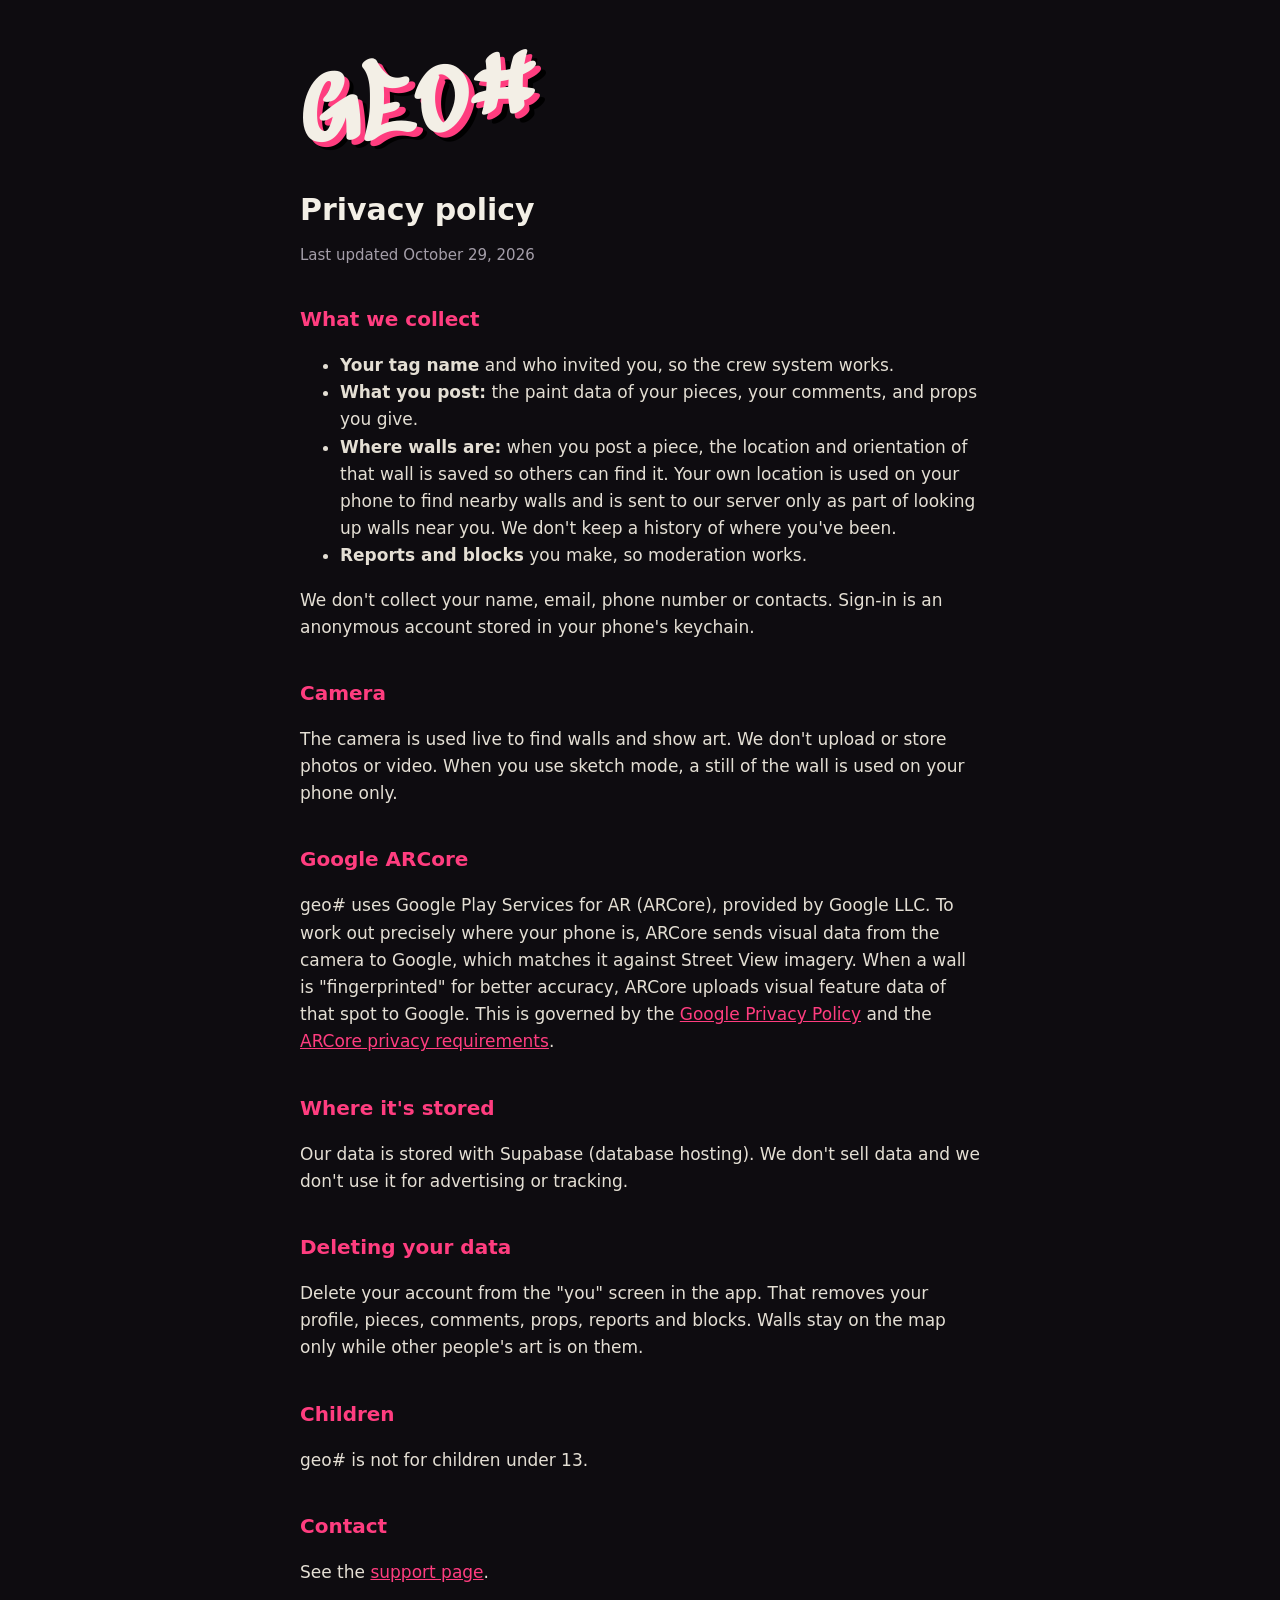
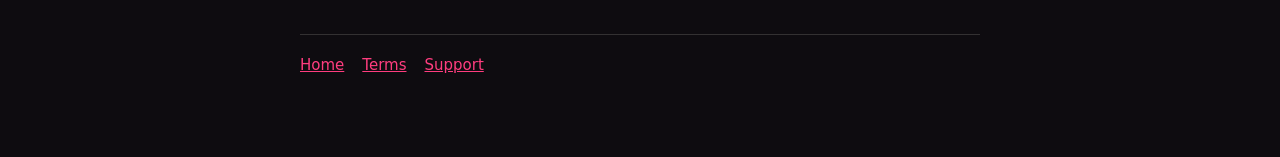
==== docs/privacy.html @ b2e5f439 "Store pages, setup guide, simulator smoke screenshots [smoke] Co-Authored-By: Claude Opus 5.5 <norep" ====
<!doctype html><html lang="en"><head><meta charset="utf-8"><meta name="viewport" content="width=device-width,initial-scale=1,viewport-fit=cover">
<title>geo# privacy</title><link rel="icon" href="icon.png"><link rel="stylesheet" href="style.css"></head><body><main>
<a class="logo" href="./">geo#</a>
<h1>Privacy policy</h1>
<p class="mute">Last updated October 29, 2026</p>
<h2>What we collect</h2>
<ul>
<li><strong>Your tag name</strong> and who invited you, so the crew system works.</li>
<li><strong>What you post:</strong> the paint data of your pieces, your comments, and props you give.</li>
<li><strong>Where walls are:</strong> when you post a piece, the location and orientation of that wall is saved so others can find it. Your own location is used on your phone to find nearby walls and is sent to our server only as part of looking up walls near you. We don't keep a history of where you've been.</li>
<li><strong>Reports and blocks</strong> you make, so moderation works.</li>
</ul>
<p>We don't collect your name, email, phone number or contacts. Sign-in is an anonymous account stored in your phone's keychain.</p>
<h2>Camera</h2>
<p>The camera is used live to find walls and show art. We don't upload or store photos or video. When you use sketch mode, a still of the wall is used on your phone only.</p>
<h2>Google ARCore</h2>
<p>geo# uses Google Play Services for AR (ARCore), provided by Google LLC. To work out precisely where your phone is, ARCore sends visual data from the camera to Google, which matches it against Street View imagery. When a wall is "fingerprinted" for better accuracy, ARCore uploads visual feature data of that spot to Google. This is governed by the <a href="https://policies.google.com/privacy">Google Privacy Policy</a> and the <a href="https://developers.google.com/ar/develop/privacy-requirements">ARCore privacy requirements</a>.</p>
<h2>Where it's stored</h2>
<p>Our data is stored with Supabase (database hosting). We don't sell data and we don't use it for advertising or tracking.</p>
<h2>Deleting your data</h2>
<p>Delete your account from the "you" screen in the app. That removes your profile, pieces, comments, props, reports and blocks. Walls stay on the map only while other people's art is on them.</p>
<h2>Children</h2>
<p>geo# is not for children under 13.</p>
<h2>Contact</h2>
<p>See the <a href="support.html">support page</a>.</p>
<nav><a href="./">Home</a><a href="terms.html">Terms</a><a href="support.html">Support</a></nav>
</main></body></html>
---- docs/style.css ----
@font-face { font-family: "Sedgwick"; src: url("SedgwickAveDisplay.ttf") format("truetype"); font-display: swap; }
:root { --ink:#0e0c10; --chalk:#f3efe6; --paint:#ff3d7f; --cap:#ffd23f; --mute:#a49ea9; --line:rgba(243,239,230,.16); color-scheme: dark; }
* { box-sizing: border-box; }
body { margin: 0; background: var(--ink); color: var(--chalk); font: 17px/1.6 -apple-system, BlinkMacSystemFont, "Segoe UI", system-ui, sans-serif;
  padding: 0 max(18px, env(safe-area-inset-right)) 0 max(18px, env(safe-area-inset-left)); }
main { max-width: 680px; margin: 0 auto; padding: 48px 0 80px; }
.logo { font-family: "Sedgwick", "Marker Felt", cursive; font-size: clamp(72px, 18vw, 120px); line-height: .9; margin: 0 0 8px;
  color: var(--chalk); text-shadow: 5px 5px 0 var(--paint), 9px 9px 0 #000; transform: rotate(-5deg); display: inline-block; text-decoration: none; }
h1 { font-size: 30px; line-height: 1.2; margin: 28px 0 12px; text-wrap: balance; }
h2 { font-size: 20px; margin: 36px 0 8px; color: var(--paint); }
p, li { color: #e4dfd4; }
a { color: var(--paint); }
.mute { color: var(--mute); font-size: 15px; }
.card { border: 1px solid var(--line); border-radius: 14px; padding: 18px 20px; margin: 18px 0; background: #151218; }
nav { display: flex; gap: 18px; flex-wrap: wrap; border-top: 1px solid var(--line); margin-top: 48px; padding-top: 18px; font-size: 15px; }
code { font: 600 15px ui-monospace, Menlo, monospace; color: var(--cap); }
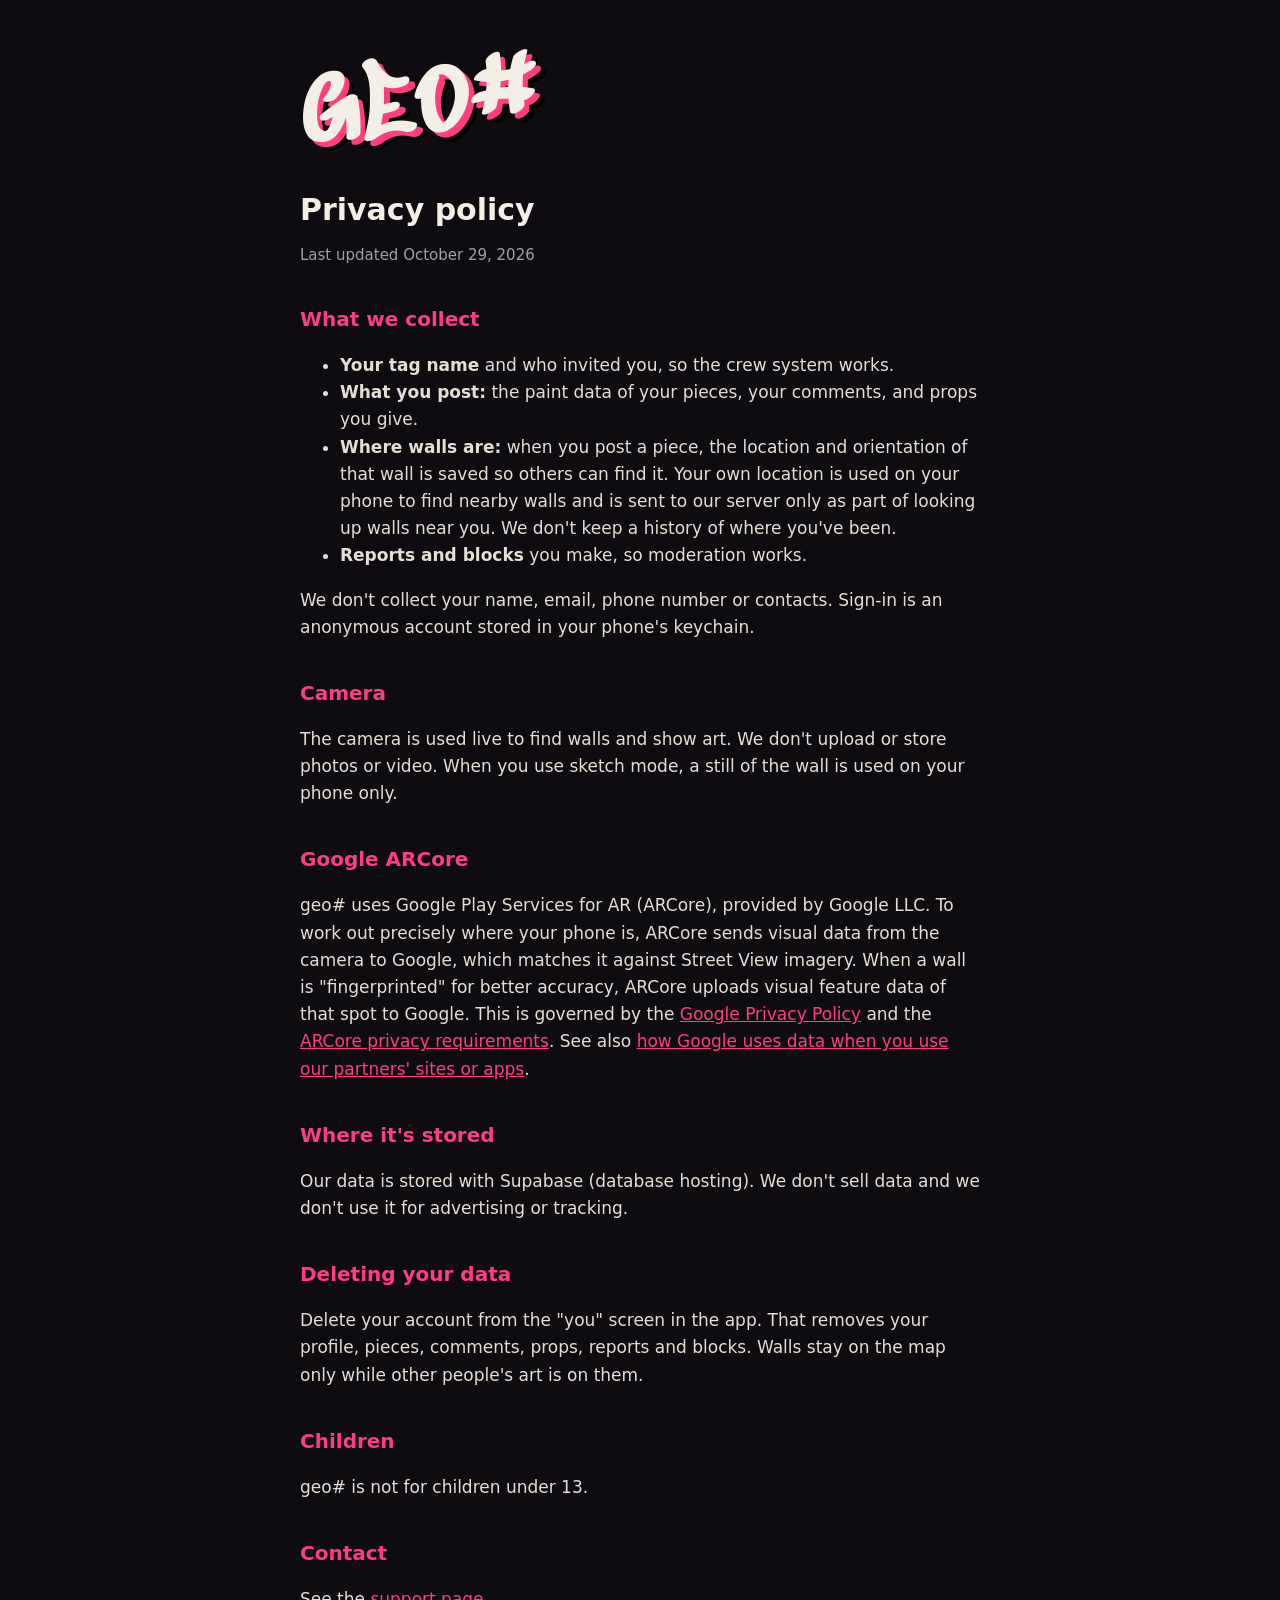
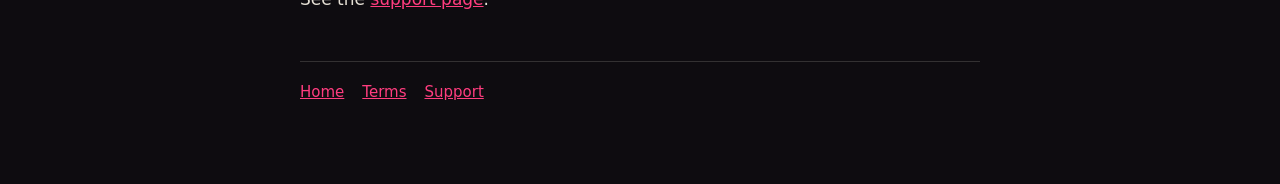
==== commit d539fc9e: "Link ARCore with -ObjC, add Google partner-data disclosure, screenshot practice mode [smoke] Co-Auth" ====
--- a/docs/privacy.html
+++ b/docs/privacy.html
@@ -14,7 +14,7 @@
 <h2>Camera</h2>
 <p>The camera is used live to find walls and show art. We don't upload or store photos or video. When you use sketch mode, a still of the wall is used on your phone only.</p>
 <h2>Google ARCore</h2>
-<p>geo# uses Google Play Services for AR (ARCore), provided by Google LLC. To work out precisely where your phone is, ARCore sends visual data from the camera to Google, which matches it against Street View imagery. When a wall is "fingerprinted" for better accuracy, ARCore uploads visual feature data of that spot to Google. This is governed by the <a href="https://policies.google.com/privacy">Google Privacy Policy</a> and the <a href="https://developers.google.com/ar/develop/privacy-requirements">ARCore privacy requirements</a>.</p>
+<p>geo# uses Google Play Services for AR (ARCore), provided by Google LLC. To work out precisely where your phone is, ARCore sends visual data from the camera to Google, which matches it against Street View imagery. When a wall is "fingerprinted" for better accuracy, ARCore uploads visual feature data of that spot to Google. This is governed by the <a href="https://policies.google.com/privacy">Google Privacy Policy</a> and the <a href="https://developers.google.com/ar/develop/privacy-requirements">ARCore privacy requirements</a>. See also <a href="https://www.google.com/policies/privacy/partners/">how Google uses data when you use our partners' sites or apps</a>.</p>
 <h2>Where it's stored</h2>
 <p>Our data is stored with Supabase (database hosting). We don't sell data and we don't use it for advertising or tracking.</p>
 <h2>Deleting your data</h2>
